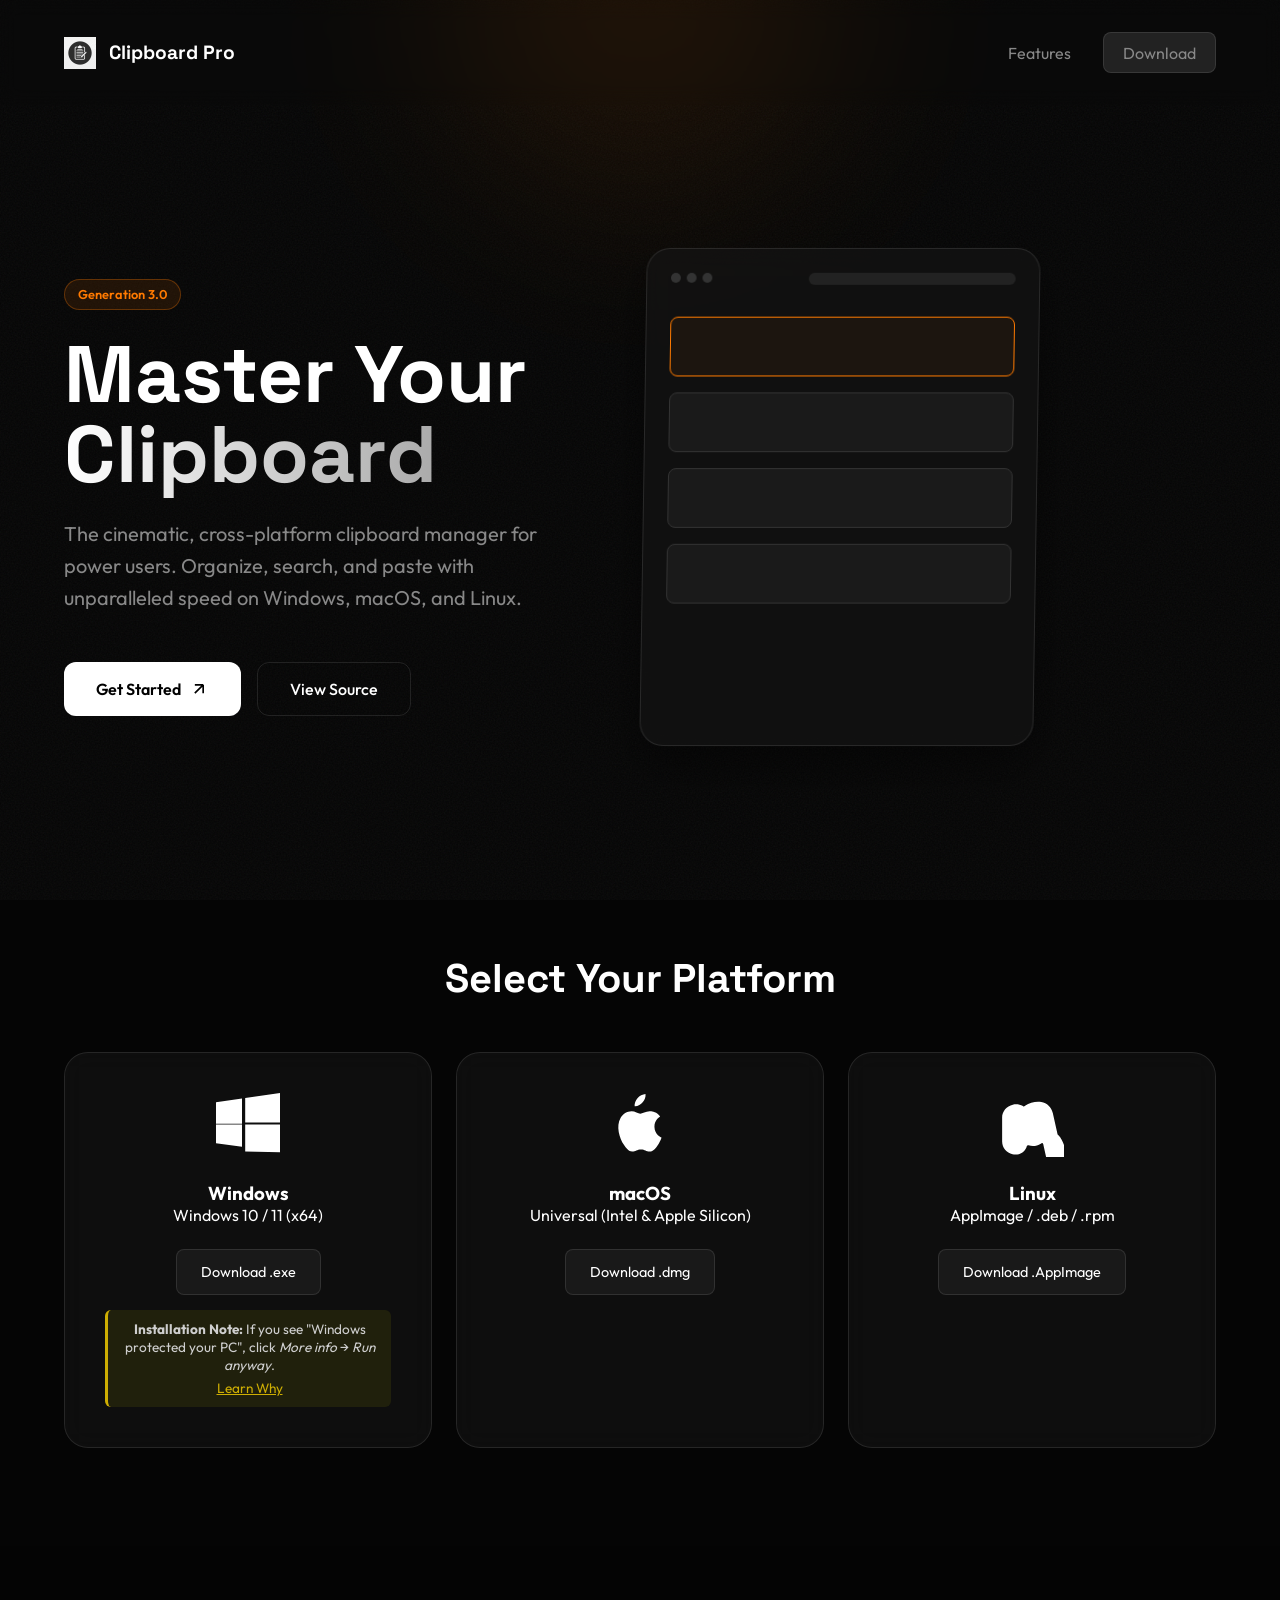
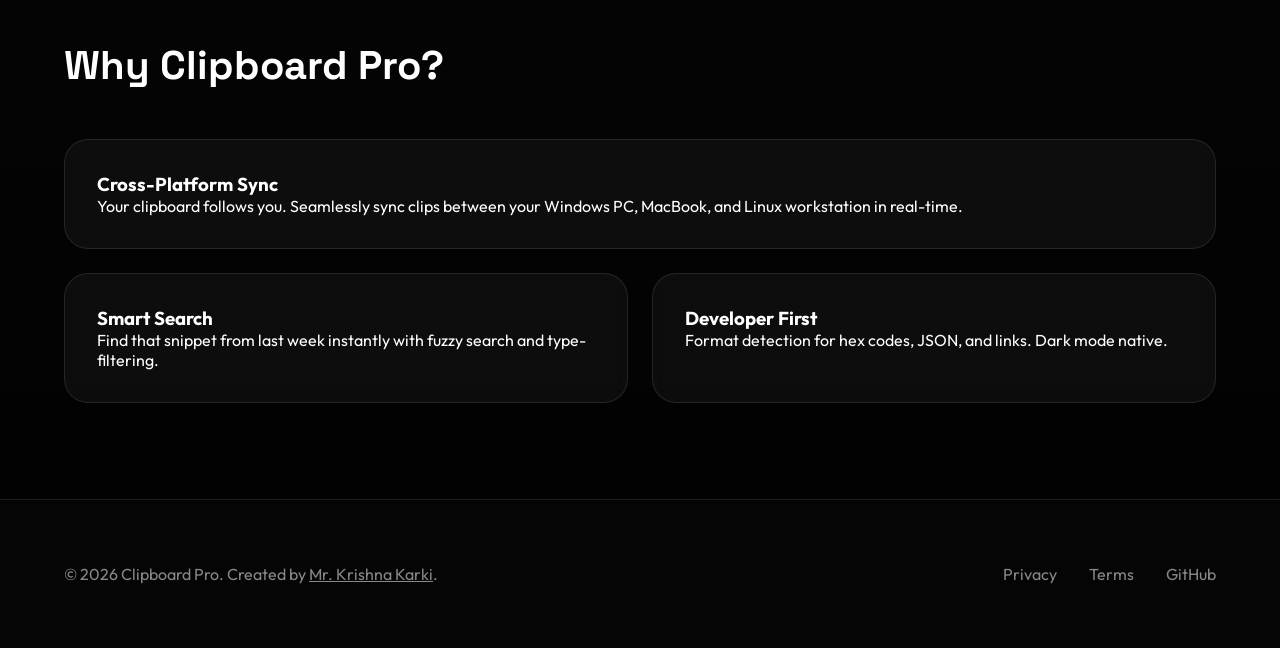
==== clipboard pro/website/index.html @ 182cffda "Add onboarding, SmartScreen guide, website updates, and crash logging" ====
<!DOCTYPE html>
<html lang="en">

<head>
    <meta charset="UTF-8">
    <meta name="viewport" content="width=device-width, initial-scale=1.0">
    <title>Clipboard Pro - The Ultimate Workflow Tool</title>
    <link rel="preconnect" href="https://fonts.googleapis.com">
    <link rel="preconnect" href="https://fonts.gstatic.com" crossorigin>
    <link
        href="https://fonts.googleapis.com/css2?family=Outfit:wght@300;400;600;800&family=Space+Grotesk:wght@300;500;700&display=swap"
        rel="stylesheet">
    <link rel="stylesheet" href="styles.css">
    <link rel="icon" href="assets/icon.png">
</head>

<body>
    <div class="noise-overlay"></div>
    <div class="glow-spot top-center"></div>

    <nav>
        <div class="logo">
            <img src="assets/icon.png" alt="Clipboard Pro">
            <span>Clipboard Pro</span>
        </div>
        <div class="nav-links">
            <a href="#features">Features</a>
            <a href="#download" class="btn-nav">Download</a>
        </div>
    </nav>

    <main>
        <!-- Hero Section -->
        <section class="hero">
            <div class="hero-content">
                <div class="badge">Generation 3.0</div>
                <h1>Master Your<br><span class="gradient-text">Clipboard</span></h1>
                <p class="subtitle">The cinematic, cross-platform clipboard manager for power users. Organize, search,
                    and paste with unparalleled speed on Windows, macOS, and Linux.</p>

                <div class="cta-group">
                    <a href="downloads/ClipboardPro-Windows.exe" class="btn-primary" download>
                        <span>Get Started</span>
                        <svg width="20" height="20" viewBox="0 0 24 24" fill="none" stroke="currentColor"
                            stroke-width="2">
                            <path d="M7 17L17 7M17 7H7M17 7V17" />
                        </svg>
                    </a>
                    <a href="https://github.com/roycrisses" class="btn-secondary">View Source</a>
                </div>
            </div>
            <div class="hero-visual">
                <div class="app-card glass">
                    <!-- Abstract representation of the UI -->
                    <div class="ui-header">
                        <div class="dots"><span></span><span></span><span></span></div>
                        <div class="search-bar"></div>
                    </div>
                    <div class="ui-grid">
                        <div class="ui-item active"></div>
                        <div class="ui-item"></div>
                        <div class="ui-item"></div>
                        <div class="ui-item"></div>
                    </div>
                    <div class="glow-effect"></div>
                </div>
            </div>
        </section>

        <!-- Download Section -->
        <section id="download" class="downloads">
            <h2 class="section-title">Select Your Platform</h2>
            <div class="bento-grid-3">
                <!-- Windows -->
                <div class="card glass">
                    <div class="icon-wrapper win">
                        <svg viewBox="0 0 24 24" fill="currentColor">
                            <path
                                d="M0 3.449L9.75 2.1v9.451H0v-8.1zm10.949-1.551L24 0v11.023h-13.051V1.898zm-10.949 9.954H9.75v8.322l-9.75-1.352v-6.97zm10.949 0h13.051v10.375L10.949 21.898V11.852z" />
                        </svg>
                    </div>
                    <h3>Windows</h3>
                    <p>Windows 10 / 11 (x64)</p>
                    <a href="downloads/ClipboardPro-Windows.exe" class="btn-download" download>Download .exe</a>
                    <div
                        style="margin-top: 15px; font-size: 0.85em; opacity: 0.8; padding: 10px; background: rgba(255,255,0,0.1); border-radius: 6px; border-left: 3px solid #FFD700;">
                        <strong>Installation Note:</strong> If you see "Windows protected your PC", click <em>More
                            info</em> → <em>Run anyway</em>.
                        <br><a href="#"
                            onclick="alert('Since this is an open-source project without a paid certificate, Microsoft SmartScreen may flag it initially. This is normal safely click Run Anyway to proceed.')"
                            style="color: #FFD700; text-decoration: underline; margin-top: 5px; display: inline-block;">Learn
                            Why</a>
                    </div>
                </div>

                <!-- Mac -->
                <div class="card glass">
                    <div class="icon-wrapper mac">
                        <svg viewBox="0 0 24 24" fill="currentColor">
                            <path
                                d="M18.71 19.5c-.83 1.24-1.71 2.45-3.05 2.47-1.34.03-1.77-.79-3.29-.79-1.53 0-2 .77-3.27.8-1.31.05-2.3-1.32-3.14-2.53C4.25 17 2.94 12.45 4.7 9.39c.87-1.52 2.43-2.48 4.12-2.51 1.28-.02 2.5.87 3.29.87.78 0 2.26-1.07 3.81-.91.65.03 2.47.26 3.64 1.98-.09.06-2.17 1.28-2.15 3.81.03 3.02 2.65 4.03 2.68 4.04-.03.07-.42 1.44-1.38 2.83M13 3.5c.73-.83 1.21-1.98 1.07-3.11-1.04.05-2.29.69-3.02 1.55-.65.75-1.21 1.95-1.06 3.04 1.15.09 2.33-.64 3.01-1.48" />
                        </svg>
                    </div>
                    <h3>macOS</h3>
                    <p>Universal (Intel & Apple Silicon)</p>
                    <a href="downloads/ClipboardPro-macOS.dmg" class="btn-download" download>Download .dmg</a>
                </div>

                <!-- Linux -->
                <div class="card glass">
                    <div class="icon-wrapper linux">
                        <svg viewBox="0 0 24 24" fill="currentColor">
                            <path
                                d="M21.6 15.6l-1.8-8.1c-0.5-2.1-2.2-3.8-4.3-4.1C13.6 3.1 11.2 3.5 9.4 4.8l-0.3 0.2c-0.1 0.1-0.3 0.1-0.4 0L8.6 4.9C7.4 4.3 6.1 4.1 4.8 4.4C2.5 4.9 0.8 6.9 0.8 9.2v9c0 2.3 1.7 4.3 3.9 4.8 0.4 0.1 0.7 0.1 1.1 0.1 1.8 0 3.4-1.1 4.1-2.7l0.2-0.6c0.1-0.2 0.4-0.3 0.6-0.2 1.5 0.5 3.2 0.3 4.6-0.6l0.3-0.2c0.1-0.1 0.3-0.1 0.4 0 0.1 0.1 0.2 0.2 0.2 0.3l1.8 8.1c0.5 2.1 2.2 3.8 4.3 4.1 0.4 0.1 0.8 0.1 1.2 0.1 1.8 0 3.5-1.1 4.2-2.7l0-0.1C23.9 19.3 23.3 17 21.6 15.6z" />
                        </svg>
                    </div>
                    <h3>Linux</h3>
                    <p>AppImage / .deb / .rpm</p>
                    <a href="downloads/ClipboardPro-Linux.AppImage" class="btn-download" download>Download .AppImage</a>
                </div>
            </div>
        </section>

        <!-- Features -->
        <section id="features" class="features">
            <h2 class="section-title">Why Clipboard Pro?</h2>

            <div class="bento-grid-2">
                <div class="card glass large">
                    <h3>Cross-Platform Sync</h3>
                    <p>Your clipboard follows you. Seamlessly sync clips between your Windows PC, MacBook, and Linux
                        workstation in real-time.</p>
                </div>
                <div class="card glass">
                    <h3>Smart Search</h3>
                    <p>Find that snippet from last week instantly with fuzzy search and type-filtering.</p>
                </div>
                <div class="card glass">
                    <h3>Developer First</h3>
                    <p>Format detection for hex codes, JSON, and links. Dark mode native.</p>
                </div>
            </div>
        </section>
    </main>

    <footer>
        <p>&copy; 2026 Clipboard Pro. Created by <a href="https://roycrisses.github.io/Krishna-portfolio/"
                style="color: inherit; text-decoration: underline;">Mr. Krishna Karki</a>.</p>
        <div class="links">
            <a href="#">Privacy</a>
            <a href="#">Terms</a>
            <a href="https://github.com/roycrisses">GitHub</a>
        </div>
    </footer>
</body>

</html>
---- clipboard pro/website/styles.css ----
:root {
    --bg-color: #050505;
    --card-bg: rgba(20, 20, 20, 0.6);
    --border-color: rgba(255, 255, 255, 0.1);
    --accent: #FF7A00;
    --accent-glow: rgba(255, 122, 0, 0.3);
    --text-primary: #FFFFFF;
    --text-secondary: #888888;
    --font-main: 'Outfit', sans-serif;
    --font-heading: 'Space Grotesk', sans-serif;
}

* {
    margin: 0;
    padding: 0;
    box-sizing: border-box;
    scroll-behavior: smooth;
}

body {
    background-color: var(--bg-color);
    color: var(--text-primary);
    font-family: var(--font-main);
    overflow-x: hidden;
    min-height: 100vh;
}

/* Background Effects */
.noise-overlay {
    position: fixed;
    top: 0; left: 0; width: 100%; height: 100%;
    background: url('[data-uri]');
    pointer-events: none;
    z-index: -1;
}

.glow-spot {
    position: absolute;
    width: 600px;
    height: 600px;
    background: radial-gradient(circle, var(--accent-glow) 0%, transparent 70%);
    opacity: 0.4;
    z-index: -2;
    filter: blur(80px);
}

.top-center {
    top: -300px;
    left: 50%;
    transform: translateX(-50%);
}

/* Nav */
nav {
    display: flex;
    justify-content: space-between;
    align-items: center;
    padding: 2rem 4rem;
    backdrop-filter: blur(10px);
    position: sticky;
    top: 0;
    z-index: 100;
}

.logo {
    display: flex;
    align-items: center;
    gap: 0.8rem;
    font-family: var(--font-heading);
    font-weight: 700;
    font-size: 1.2rem;
}

.logo img {
    height: 32px;
}

.nav-links {
    display: flex;
    align-items: center;
    gap: 2rem;
}

.nav-links a {
    text-decoration: none;
    color: var(--text-secondary);
    transition: color 0.3s;
}

.nav-links a:hover {
    color: var(--text-primary);
}

.btn-nav {
    background: rgba(255, 255, 255, 0.1);
    padding: 0.6rem 1.2rem;
    border-radius: 8px;
    border: 1px solid var(--border-color);
}

/* Hero */
.hero {
    min-height: 80vh;
    display: grid;
    grid-template-columns: 1fr 1fr;
    align-items: center;
    padding: 0 4rem;
    margin-top: 2rem;
}

.hero-content h1 {
    font-family: var(--font-heading);
    font-size: 5rem;
    line-height: 1;
    margin-bottom: 1.5rem;
}

.gradient-text {
    background: linear-gradient(90deg, #FFF 0%, #AAA 100%);
    -webkit-background-clip: text;
    -webkit-text-fill-color: transparent;
}

.subtitle {
    font-size: 1.25rem;
    color: var(--text-secondary);
    max-width: 500px;
    line-height: 1.6;
    margin-bottom: 3rem;
}

.badge {
    background: rgba(255, 122, 0, 0.1);
    color: var(--accent);
    border: 1px solid rgba(255, 122, 0, 0.3);
    padding: 0.4rem 0.8rem;
    border-radius: 100px;
    display: inline-block;
    font-size: 0.8rem;
    font-weight: 600;
    margin-bottom: 1.5rem;
}

.cta-group {
    display: flex;
    gap: 1rem;
}

.btn-primary {
    background: var(--text-primary);
    color: #000;
    padding: 1rem 2rem;
    border-radius: 12px;
    text-decoration: none;
    font-weight: 600;
    display: flex;
    align-items: center;
    gap: 0.5rem;
    transition: transform 0.2s;
}

.btn-primary:hover {
    transform: translateY(-2px);
}

.btn-secondary {
    padding: 1rem 2rem;
    border-radius: 12px;
    text-decoration: none;
    color: var(--text-primary);
    border: 1px solid var(--border-color);
    font-weight: 500;
}

/* Glass Card Styles */
.glass {
    background: var(--card-bg);
    backdrop-filter: blur(12px);
    border: 1px solid var(--border-color);
    border-radius: 24px;
}

/* App Visual Mockup */
.app-card {
    width: 400px;
    height: 500px;
    position: relative;
    transform: rotateY(-10deg) rotateX(5deg);
    transition: transform 0.5s;
    box-shadow: 0 20px 50px rgba(0,0,0,0.5);
    padding: 1.5rem;
}

.app-card:hover {
    transform: rotateY(0) rotateX(0);
}

.ui-header {
    display: flex;
    justify-content: space-between;
    margin-bottom: 2rem;
}

.dots {
    display: flex;
    gap: 6px;
}
.dots span {
    width: 10px; height: 10px;
    border-radius: 50%;
    background: #333;
}

.search-bar {
    width: 60%;
    height: 12px;
    background: #222;
    border-radius: 6px;
}

.ui-grid {
    display: grid;
    gap: 1rem;
}

.ui-item {
    height: 60px;
    background: #1a1a1a;
    border-radius: 8px;
    border: 1px solid #333;
}

.ui-item.active {
    border-color: var(--accent);
    background: rgba(255, 122, 0, 0.05);
}

/* Downloads */
.downloads {
    padding: 6rem 4rem;
    text-align: center;
}

.section-title {
    font-family: var(--font-heading);
    font-size: 2.5rem;
    margin-bottom: 3rem;
}

.bento-grid-3 {
    display: grid;
    grid-template-columns: repeat(auto-fit, minmax(280px, 1fr));
    gap: 1.5rem;
    max-width: 1200px;
    margin: 0 auto;
}

.bento-grid-3 .card {
    padding: 2.5rem;
    display: flex;
    flex-direction: column;
    align-items: center;
    transition: border-color 0.3s;
}

.bento-grid-3 .card:hover {
    border-color: rgba(255,255,255,0.3);
}

.icon-wrapper {
    width: 64px;
    height: 64px;
    margin-bottom: 1.5rem;
    color: #FFF;
}

.btn-download {
    margin-top: 1.5rem;
    display: inline-block;
    padding: 0.8rem 1.5rem;
    background: rgba(255,255,255,0.05);
    border: 1px solid var(--border-color);
    color: var(--text-primary);
    text-decoration: none;
    border-radius: 8px;
    font-size: 0.9rem;
    transition: all 0.2s;
}

.btn-download:hover {
    background: var(--text-primary);
    color: #000;
}

/* Features */
.features {
    padding: 6rem 4rem;
    background: linear-gradient(180deg, transparent, rgba(0,0,0,0.5));
}

.bento-grid-2 {
    display: grid;
    grid-template-columns: 1fr 1fr;
    gap: 1.5rem;
    max-width: 1200px;
    margin: 0 auto;
}

.bento-grid-2 .card {
    padding: 2rem;
}

.bento-grid-2 .large {
    grid-column: span 2;
}

/* Footer */
footer {
    padding: 4rem;
    border-top: 1px solid var(--border-color);
    display: flex;
    justify-content: space-between;
    color: var(--text-secondary);
}

.links {
    display: flex;
    gap: 2rem;
}

.links a {
    color: var(--text-secondary);
    text-decoration: none;
}

@media (max-width: 768px) {
    .nav-links { display: none; }
    .hero { grid-template-columns: 1fr; text-align: center; margin-top: 0; }
    .hero-content h1 { font-size: 3rem; }
    .cta-group { justify-content: center; }
    .hero-visual { display: none; }
    .bento-grid-2 .large { grid-column: span 1; }
    .bento-grid-2 { grid-template-columns: 1fr; }
}
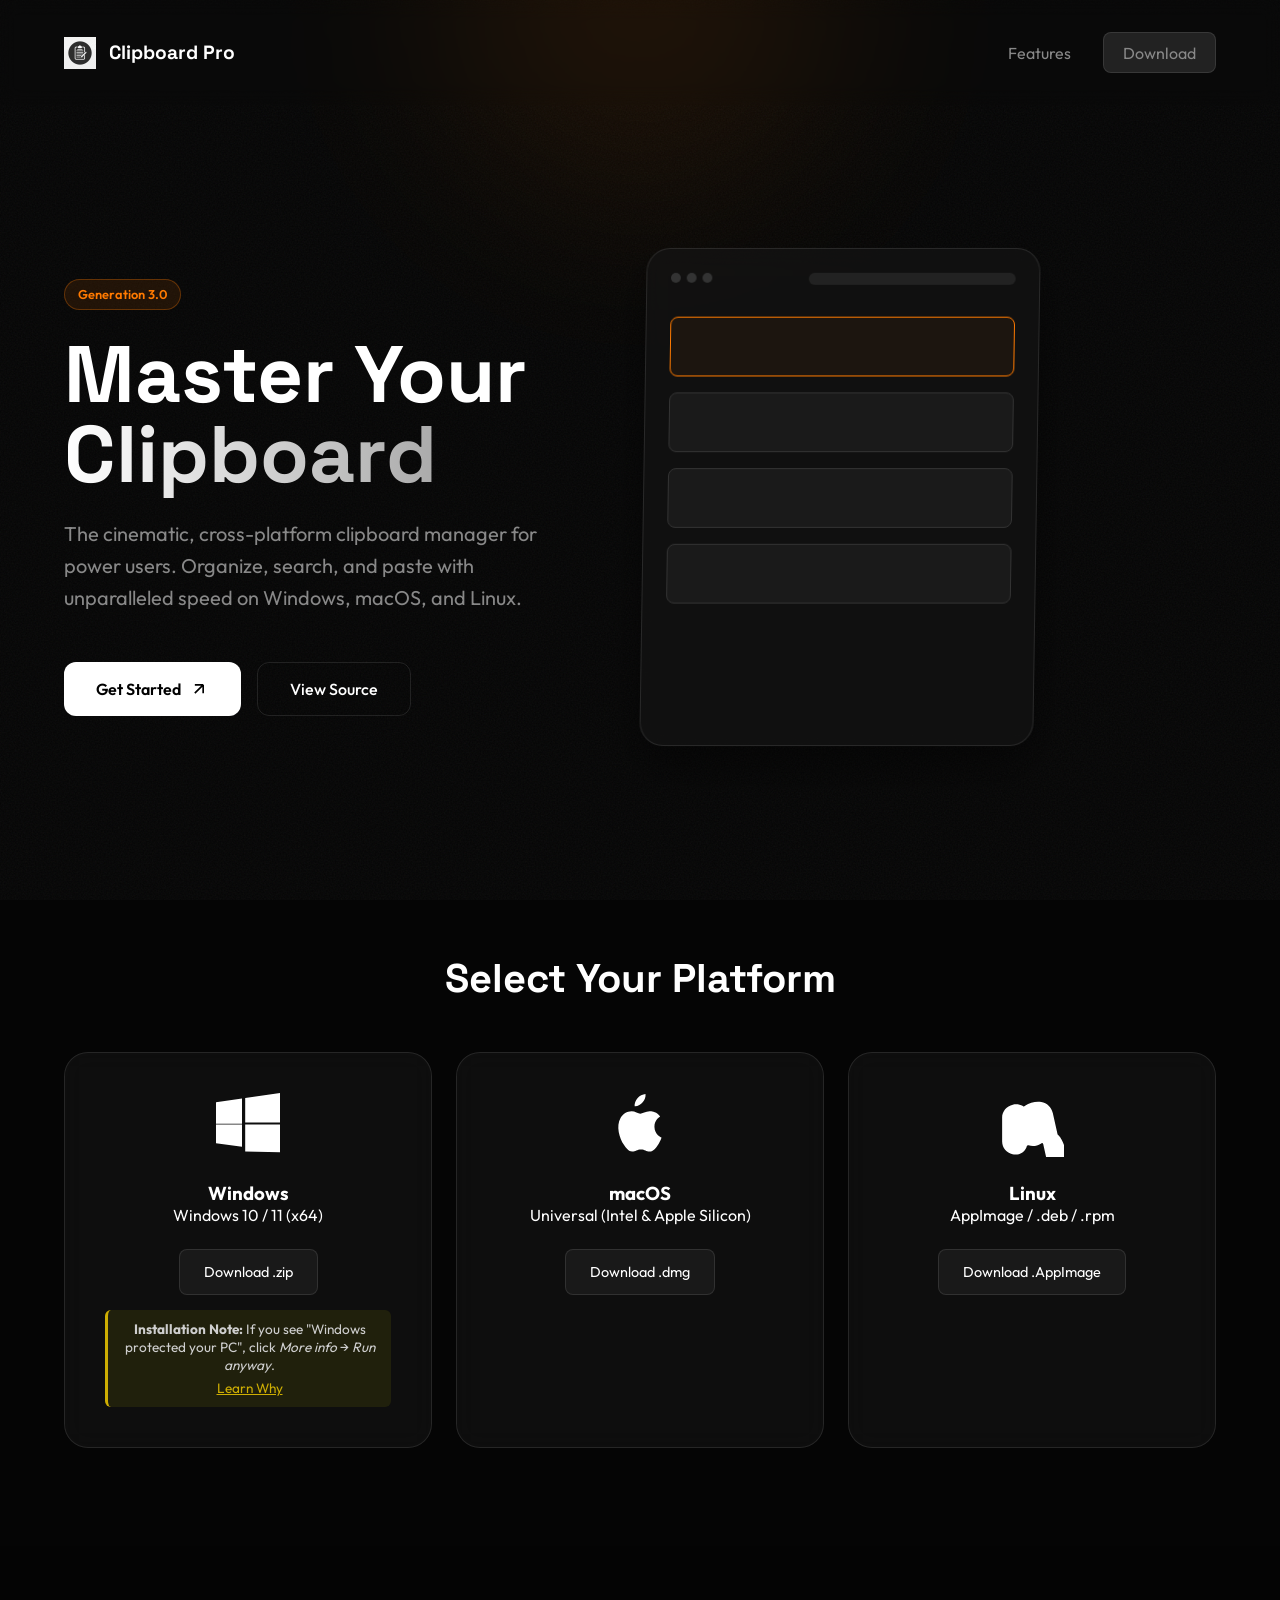
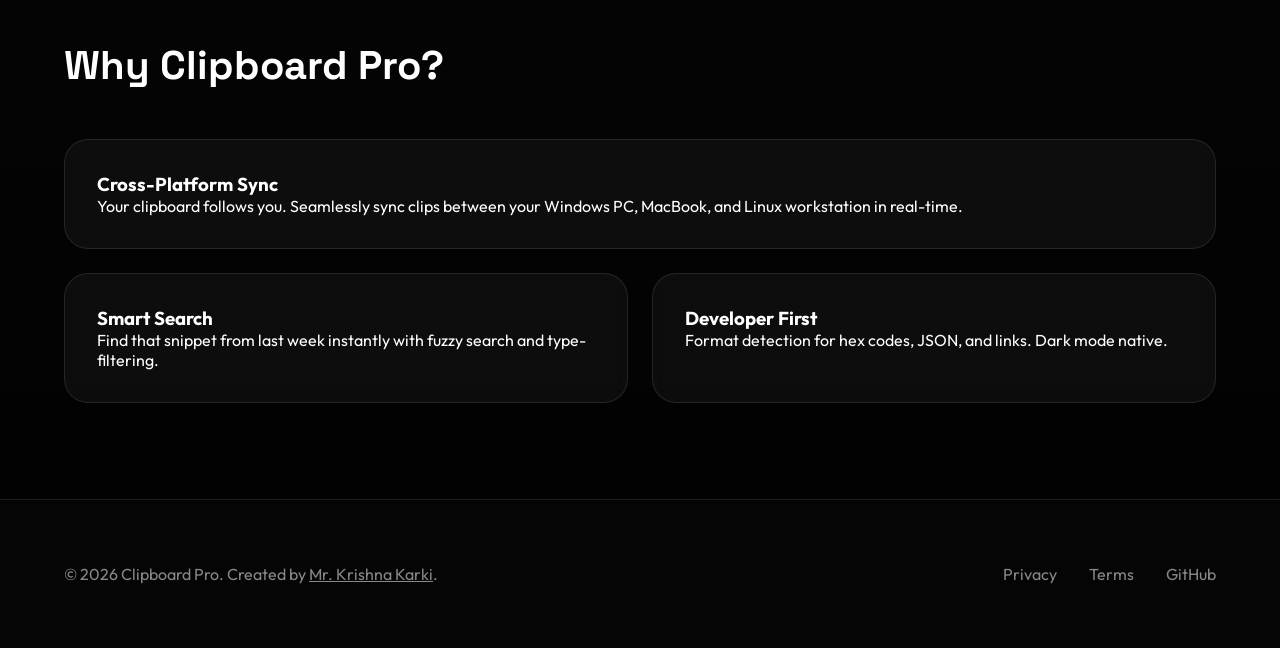
==== commit 297f7142: "changess in the siste" ====
--- a/clipboard pro/website/index.html
+++ b/clipboard pro/website/index.html
@@ -39,7 +39,7 @@
                     and paste with unparalleled speed on Windows, macOS, and Linux.</p>
 
                 <div class="cta-group">
-                    <a href="downloads/ClipboardPro-Windows.exe" class="btn-primary" download>
+                    <a href="downloads/ClipboardPro-Windows.zip" class="btn-primary" download>
                         <span>Get Started</span>
                         <svg width="20" height="20" viewBox="0 0 24 24" fill="none" stroke="currentColor"
                             stroke-width="2">
@@ -81,7 +81,7 @@
                     </div>
                     <h3>Windows</h3>
                     <p>Windows 10 / 11 (x64)</p>
-                    <a href="downloads/ClipboardPro-Windows.exe" class="btn-download" download>Download .exe</a>
+                    <a href="downloads/ClipboardPro-Windows.zip" class="btn-download" download>Download .zip</a>
                     <div
                         style="margin-top: 15px; font-size: 0.85em; opacity: 0.8; padding: 10px; background: rgba(255,255,0,0.1); border-radius: 6px; border-left: 3px solid #FFD700;">
                         <strong>Installation Note:</strong> If you see "Windows protected your PC", click <em>More
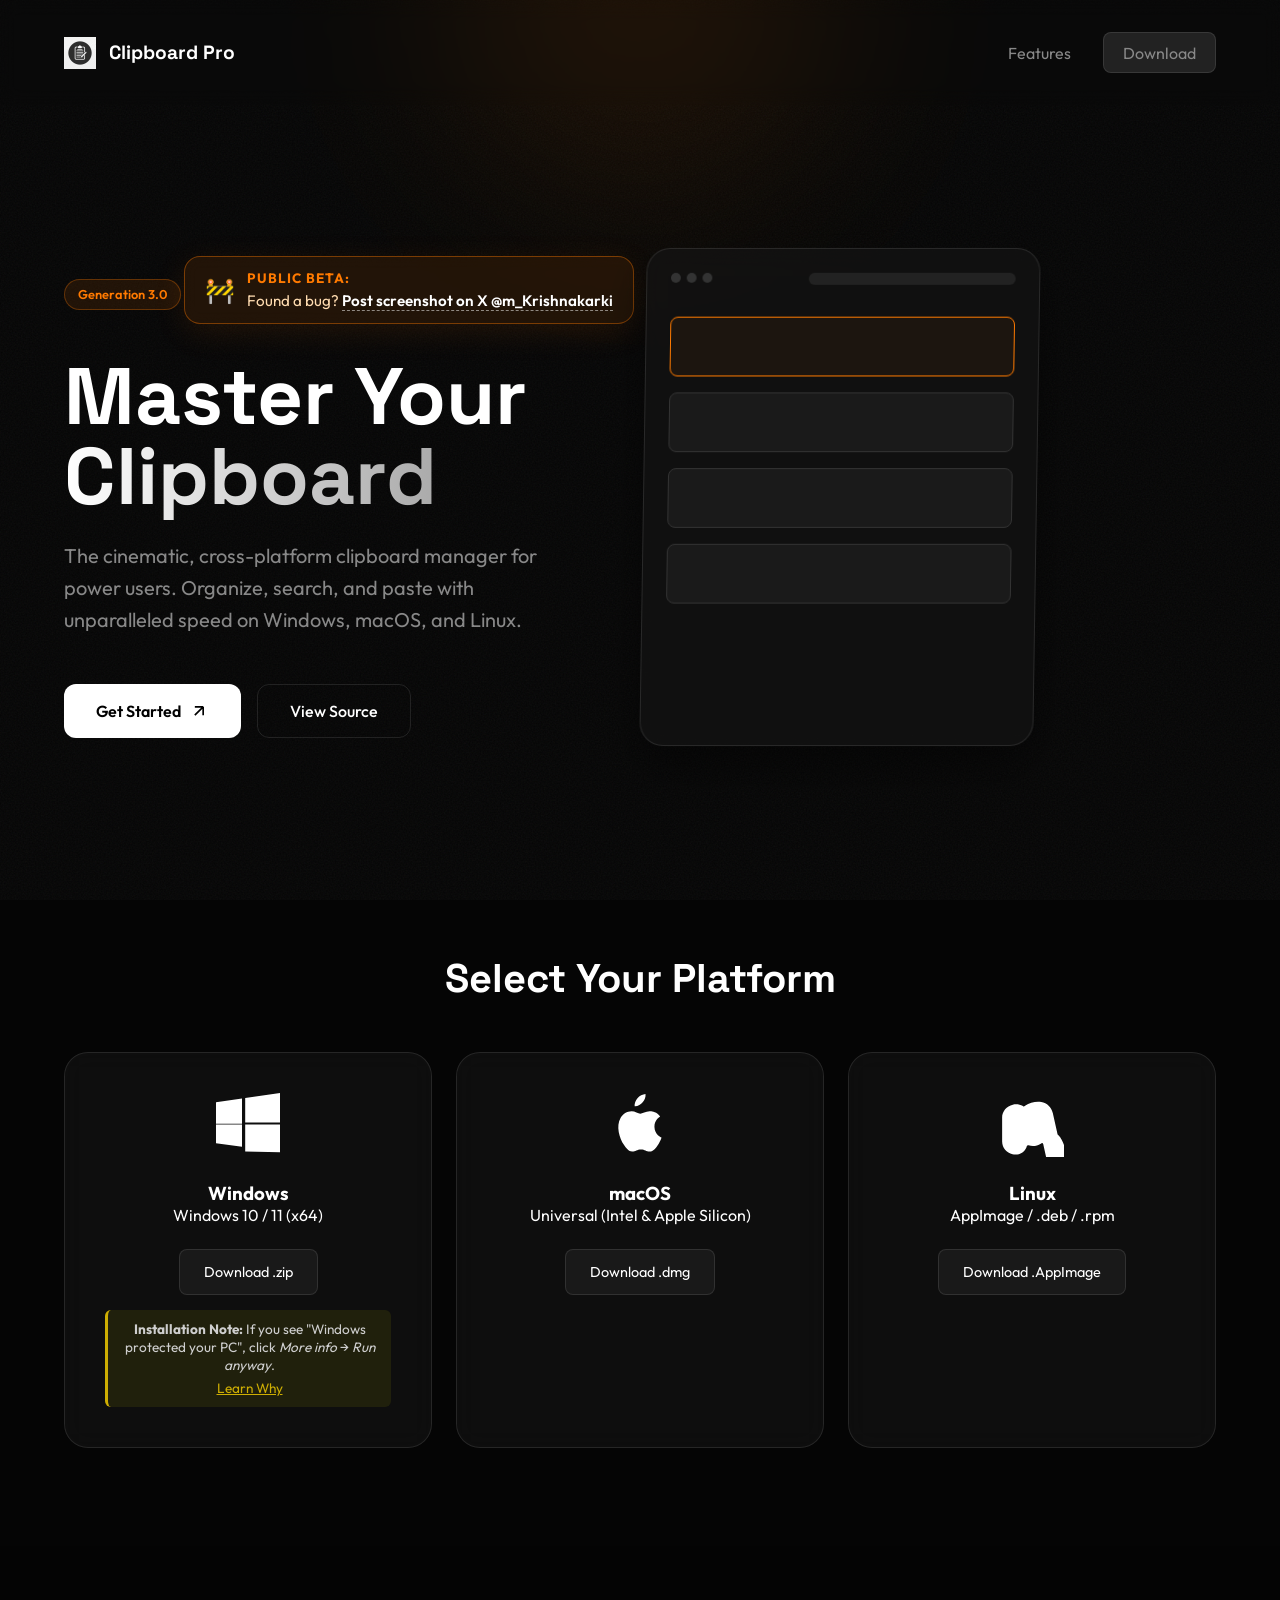
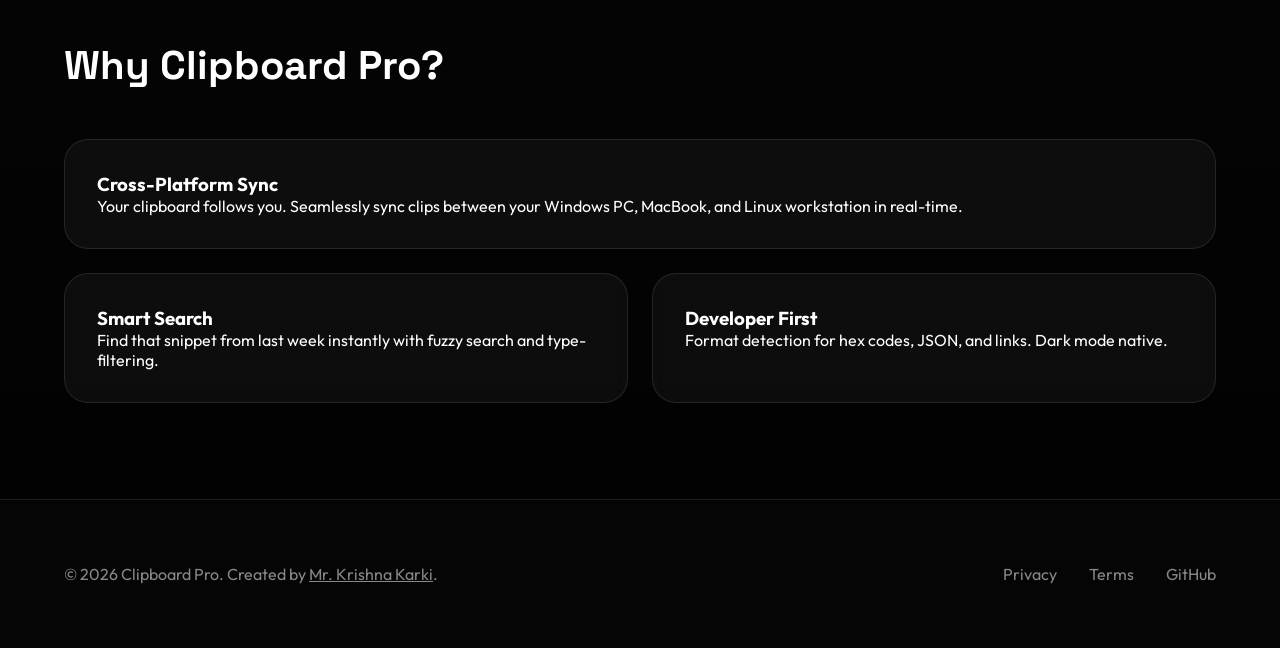
==== commit 389f5af7: "cahnges in the code" ====
--- a/clipboard pro/website/index.html
+++ b/clipboard pro/website/index.html
@@ -34,6 +34,15 @@
         <section class="hero">
             <div class="hero-content">
                 <div class="badge">Generation 3.0</div>
+
+                <div class="beta-hero-alert">
+                    <span class="beta-icon">🚧</span>
+                    <div class="beta-text">
+                        <strong>Public Beta:</strong> Found a bug?
+                        <a href="https://x.com/m_Krishnakarki" target="_blank">Post screenshot on X @m_Krishnakarki</a>
+                    </div>
+                </div>
+
                 <h1>Master Your<br><span class="gradient-text">Clipboard</span></h1>
                 <p class="subtitle">The cinematic, cross-platform clipboard manager for power users. Organize, search,
                     and paste with unparalleled speed on Windows, macOS, and Linux.</p>
--- a/clipboard pro/website/styles.css
+++ b/clipboard pro/website/styles.css
@@ -28,7 +28,10 @@
 /* Background Effects */
 .noise-overlay {
     position: fixed;
-    top: 0; left: 0; width: 100%; height: 100%;
+    top: 0;
+    left: 0;
+    width: 100%;
+    height: 100%;
     background: url('[data-uri]');
     pointer-events: none;
     z-index: -1;
@@ -48,6 +51,68 @@
     top: -300px;
     left: 50%;
     transform: translateX(-50%);
+}
+
+/* Beta Hero Alert */
+.beta-hero-alert {
+    display: inline-flex;
+    align-items: center;
+    gap: 12px;
+    background: rgba(255, 122, 0, 0.1);
+    border: 1px solid rgba(255, 122, 0, 0.4);
+    padding: 12px 20px;
+    border-radius: 16px;
+    margin-bottom: 2rem;
+    backdrop-filter: blur(8px);
+    box-shadow: 0 8px 32px rgba(255, 122, 0, 0.1);
+    animation: pulse-glow 3s infinite;
+    max-width: fit-content;
+}
+
+@keyframes pulse-glow {
+    0% {
+        box-shadow: 0 0 0 0 rgba(255, 122, 0, 0.2);
+    }
+
+    70% {
+        box-shadow: 0 0 0 10px rgba(255, 122, 0, 0);
+    }
+
+    100% {
+        box-shadow: 0 0 0 0 rgba(255, 122, 0, 0);
+    }
+}
+
+.beta-icon {
+    font-size: 1.5rem;
+}
+
+.beta-text {
+    font-size: 0.95rem;
+    color: #ffdcb0;
+    line-height: 1.4;
+}
+
+.beta-text strong {
+    color: #FF7A00;
+    display: block;
+    font-size: 0.85rem;
+    text-transform: uppercase;
+    letter-spacing: 1px;
+    margin-bottom: 2px;
+}
+
+.beta-text a {
+    color: #fff;
+    text-decoration: none;
+    font-weight: 600;
+    border-bottom: 1px dashed rgba(255, 255, 255, 0.5);
+    transition: all 0.2s;
+}
+
+.beta-text a:hover {
+    color: var(--accent);
+    border-bottom-style: solid;
 }
 
 /* Nav */
@@ -187,7 +252,7 @@
     position: relative;
     transform: rotateY(-10deg) rotateX(5deg);
     transition: transform 0.5s;
-    box-shadow: 0 20px 50px rgba(0,0,0,0.5);
+    box-shadow: 0 20px 50px rgba(0, 0, 0, 0.5);
     padding: 1.5rem;
 }
 
@@ -205,8 +270,10 @@
     display: flex;
     gap: 6px;
 }
+
 .dots span {
-    width: 10px; height: 10px;
+    width: 10px;
+    height: 10px;
     border-radius: 50%;
     background: #333;
 }
@@ -264,7 +331,7 @@
 }
 
 .bento-grid-3 .card:hover {
-    border-color: rgba(255,255,255,0.3);
+    border-color: rgba(255, 255, 255, 0.3);
 }
 
 .icon-wrapper {
@@ -278,7 +345,7 @@
     margin-top: 1.5rem;
     display: inline-block;
     padding: 0.8rem 1.5rem;
-    background: rgba(255,255,255,0.05);
+    background: rgba(255, 255, 255, 0.05);
     border: 1px solid var(--border-color);
     color: var(--text-primary);
     text-decoration: none;
@@ -295,7 +362,7 @@
 /* Features */
 .features {
     padding: 6rem 4rem;
-    background: linear-gradient(180deg, transparent, rgba(0,0,0,0.5));
+    background: linear-gradient(180deg, transparent, rgba(0, 0, 0, 0.5));
 }
 
 .bento-grid-2 {
@@ -334,11 +401,33 @@
 }
 
 @media (max-width: 768px) {
-    .nav-links { display: none; }
-    .hero { grid-template-columns: 1fr; text-align: center; margin-top: 0; }
-    .hero-content h1 { font-size: 3rem; }
-    .cta-group { justify-content: center; }
-    .hero-visual { display: none; }
-    .bento-grid-2 .large { grid-column: span 1; }
-    .bento-grid-2 { grid-template-columns: 1fr; }
-}
+    .nav-links {
+        display: none;
+    }
+
+    .hero {
+        grid-template-columns: 1fr;
+        text-align: center;
+        margin-top: 0;
+    }
+
+    .hero-content h1 {
+        font-size: 3rem;
+    }
+
+    .cta-group {
+        justify-content: center;
+    }
+
+    .hero-visual {
+        display: none;
+    }
+
+    .bento-grid-2 .large {
+        grid-column: span 1;
+    }
+
+    .bento-grid-2 {
+        grid-template-columns: 1fr;
+    }
+}
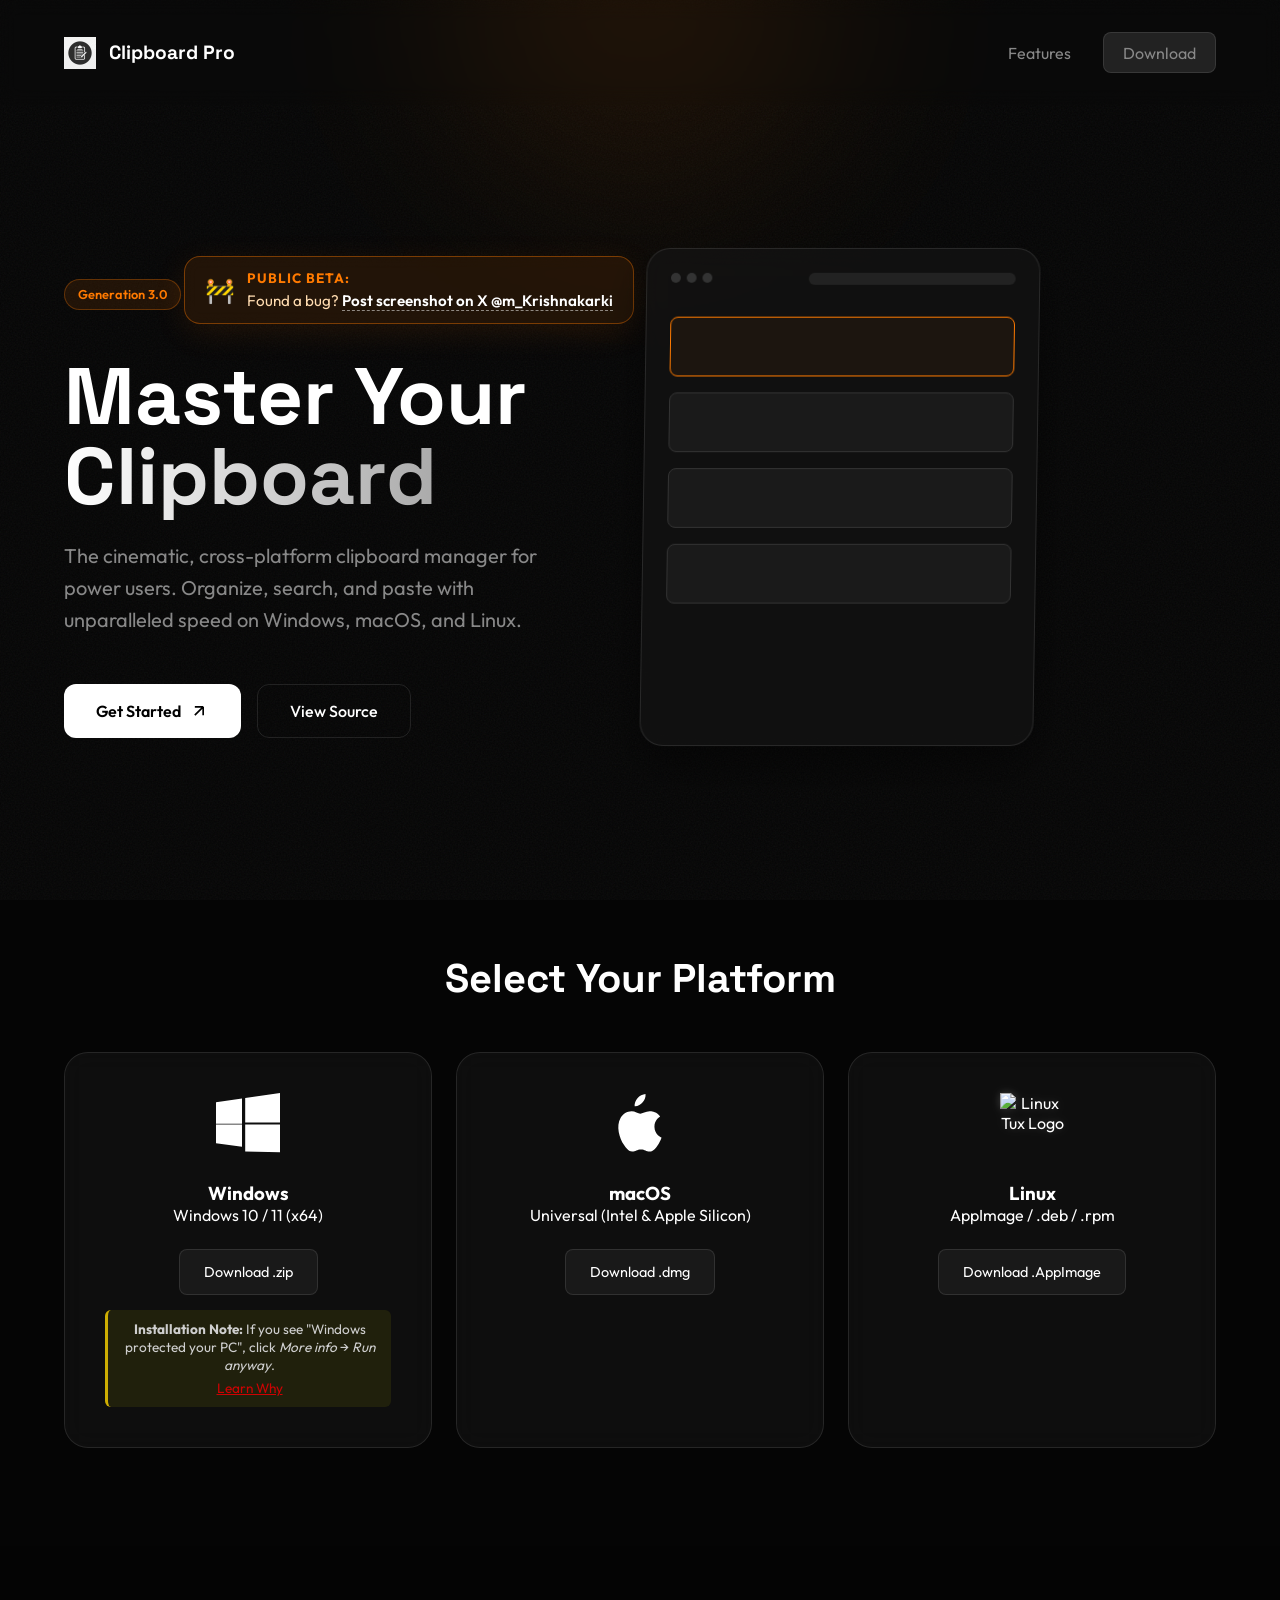
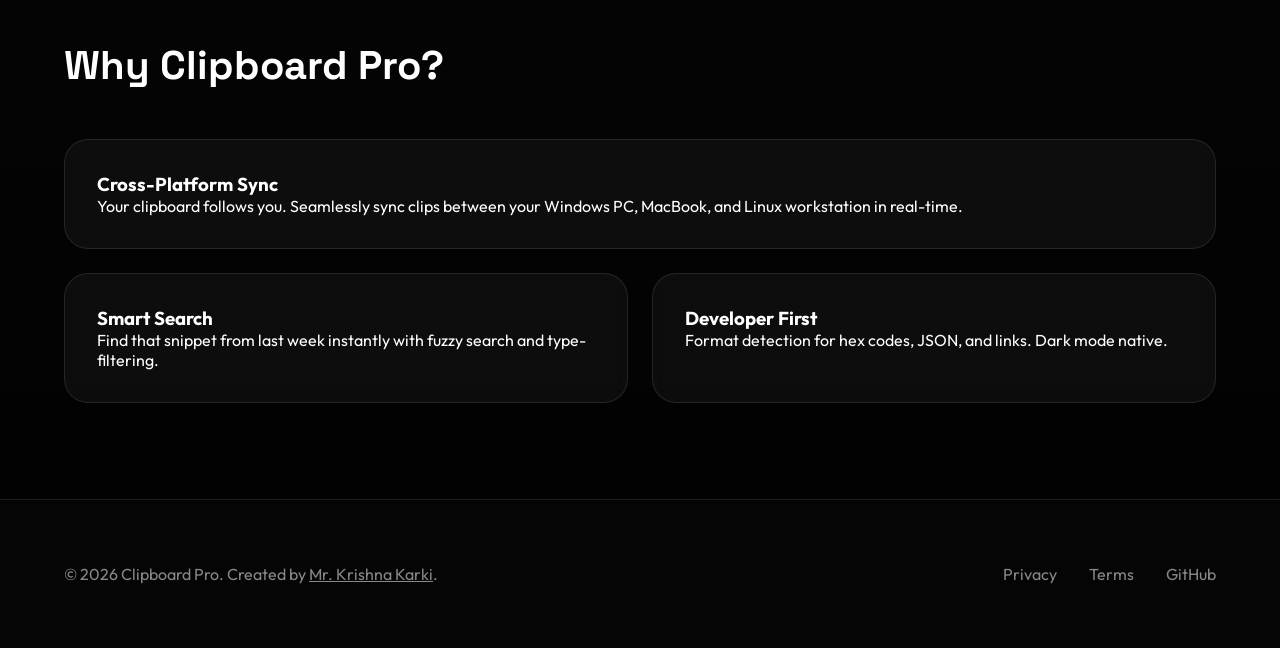
==== commit 7ccd6c0b: "added actual linux  logo in the site" ====
--- a/clipboard pro/website/index.html
+++ b/clipboard pro/website/index.html
@@ -97,7 +97,7 @@
                             info</em> → <em>Run anyway</em>.
                         <br><a href="#"
                             onclick="alert('Since this is an open-source project without a paid certificate, Microsoft SmartScreen may flag it initially. This is normal safely click Run Anyway to proceed.')"
-                            style="color: #FFD700; text-decoration: underline; margin-top: 5px; display: inline-block;">Learn
+                            style="color: #ff0000; text-decoration: underline; margin-top: 5px; display: inline-block;">Learn
                             Why</a>
                     </div>
                 </div>
@@ -118,10 +118,8 @@
                 <!-- Linux -->
                 <div class="card glass">
                     <div class="icon-wrapper linux">
-                        <svg viewBox="0 0 24 24" fill="currentColor">
-                            <path
-                                d="M21.6 15.6l-1.8-8.1c-0.5-2.1-2.2-3.8-4.3-4.1C13.6 3.1 11.2 3.5 9.4 4.8l-0.3 0.2c-0.1 0.1-0.3 0.1-0.4 0L8.6 4.9C7.4 4.3 6.1 4.1 4.8 4.4C2.5 4.9 0.8 6.9 0.8 9.2v9c0 2.3 1.7 4.3 3.9 4.8 0.4 0.1 0.7 0.1 1.1 0.1 1.8 0 3.4-1.1 4.1-2.7l0.2-0.6c0.1-0.2 0.4-0.3 0.6-0.2 1.5 0.5 3.2 0.3 4.6-0.6l0.3-0.2c0.1-0.1 0.3-0.1 0.4 0 0.1 0.1 0.2 0.2 0.2 0.3l1.8 8.1c0.5 2.1 2.2 3.8 4.3 4.1 0.4 0.1 0.8 0.1 1.2 0.1 1.8 0 3.5-1.1 4.2-2.7l0-0.1C23.9 19.3 23.3 17 21.6 15.6z" />
-                        </svg>
+                        <img src="https://upload.wikimedia.org/wikipedia/commons/e/e0/Tux.png" alt="Linux Tux Logo"
+                            style="width: 100%; height: 100%; object-fit: contain; filter: drop-shadow(0 0 5px rgba(255,255,255,0.2));">
                     </div>
                     <h3>Linux</h3>
                     <p>AppImage / .deb / .rpm</p>
